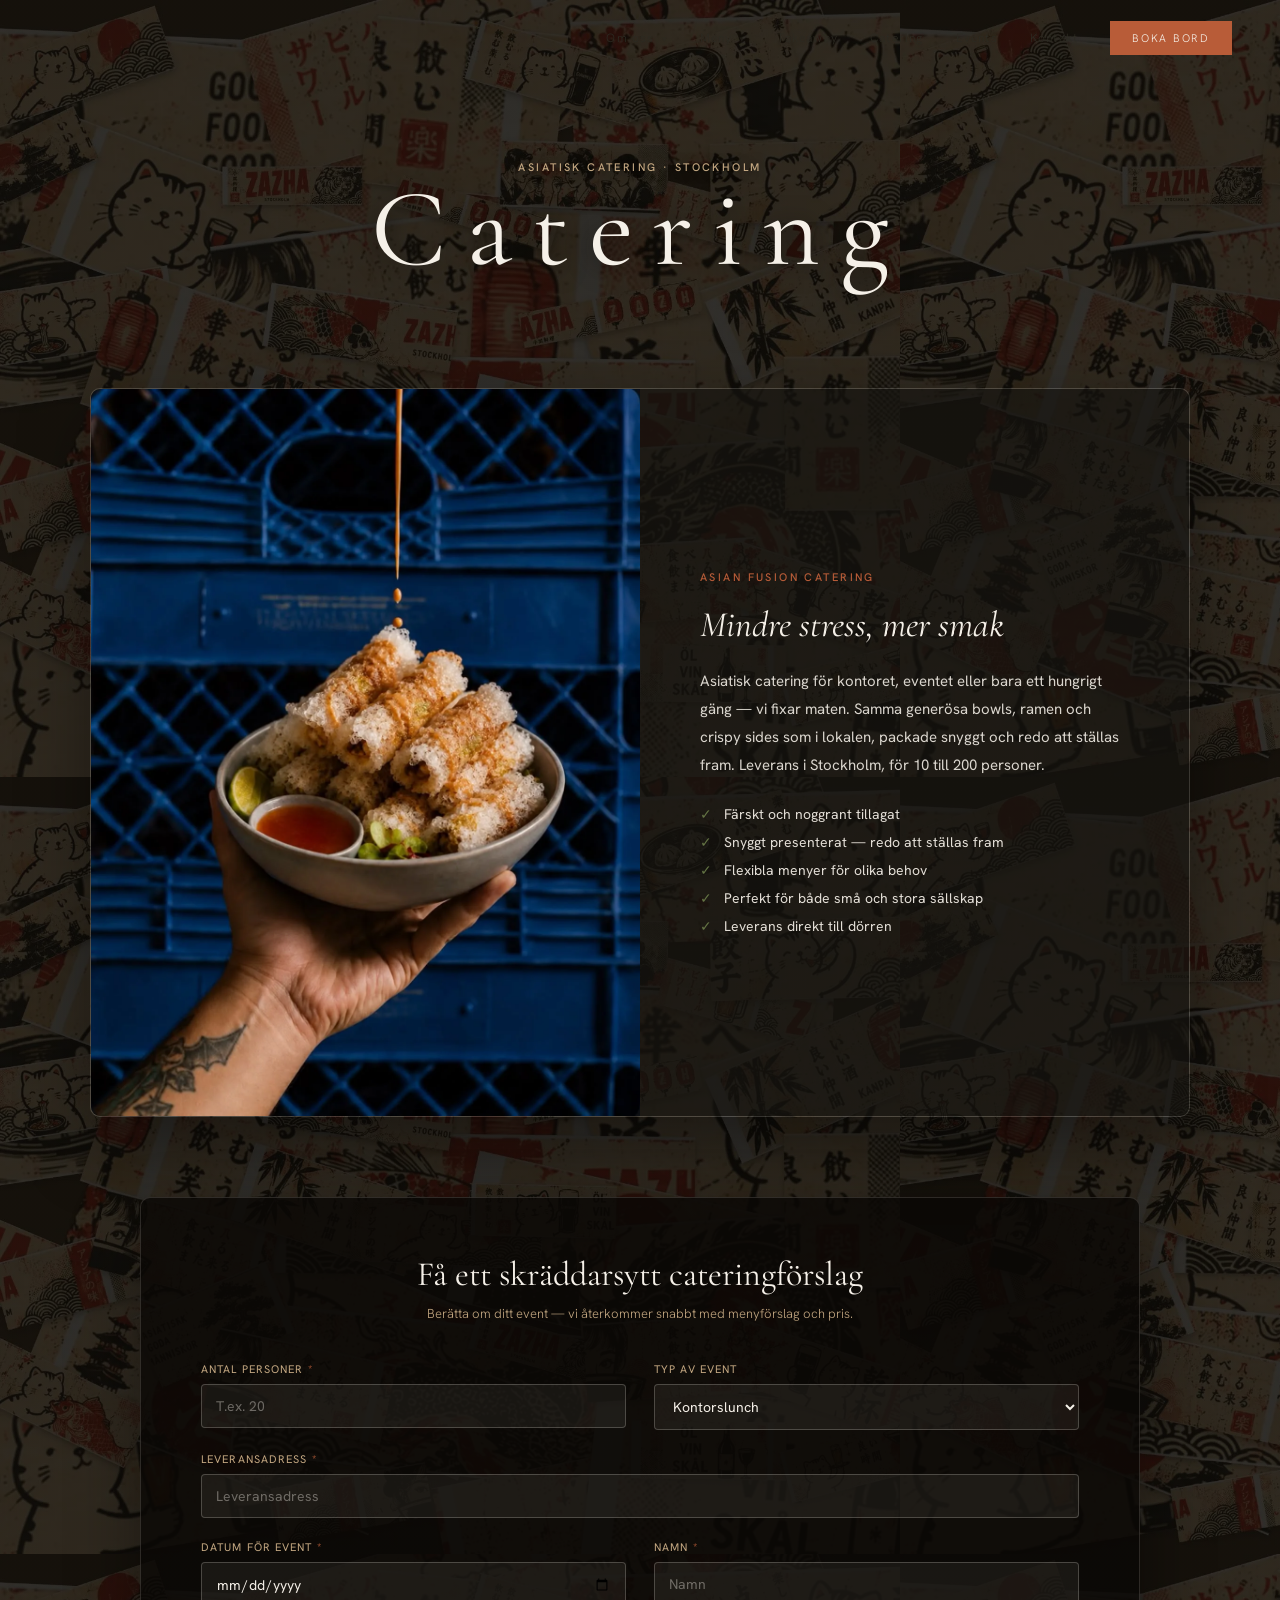
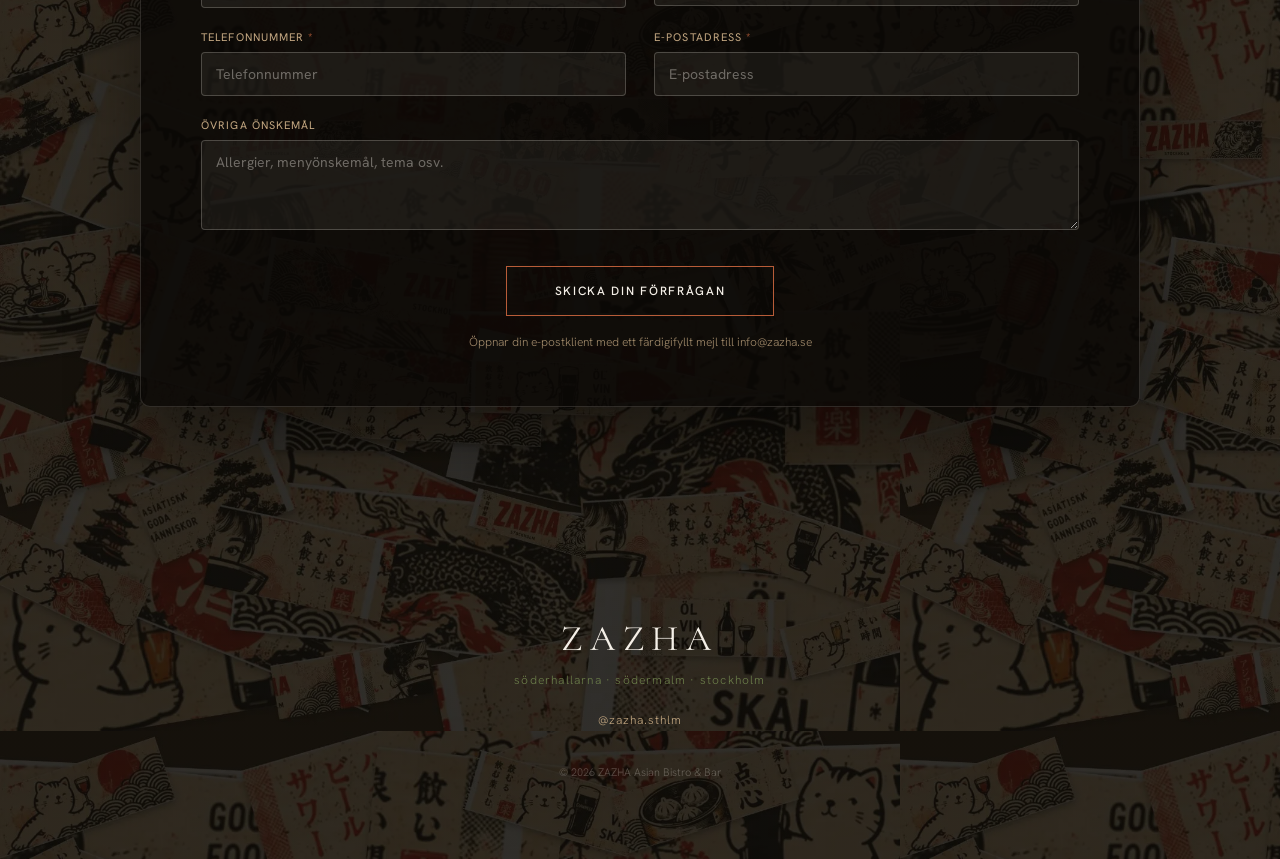
==== catering.html @ bc7d47e5 "Lägg till Takeaway, Catering och ZAZHA in Action som egna sidor Nya undersidor: - takeaway.html: län" ====
<!DOCTYPE html>
<html lang="sv">
<head>
  <meta charset="UTF-8">
  <meta name="viewport" content="width=device-width, initial-scale=1.0">
  <title>Catering · ZAZHA Asian Bistro &amp; Bar · Södermalm</title>
  <link rel="icon" type="image/png" href="/favicon.png">
  <link rel="apple-touch-icon" href="/favicon.png">
  <meta name="description" content="ZAZHA catering för kontor, event och fest — asiatisk comfort food levererat i Stockholm, för 10 till 200 personer. Få ett skräddarsytt förslag.">
  <meta name="keywords" content="zazha catering, asiatisk catering stockholm, catering södermalm, kontorscatering stockholm, eventmat stockholm, asiatisk mat catering">
  <link rel="canonical" href="https://zazha.se/catering.html">
  <link rel="preconnect" href="https://fonts.googleapis.com">
  <link rel="preconnect" href="https://fonts.gstatic.com" crossorigin>
  <link rel="stylesheet" href="https://fonts.googleapis.com/css2?family=Cormorant+Garamond:ital,wght@0,400;1,400&family=Hanken+Grotesk:wght@300;400&display=swap">

  <meta property="og:type"        content="website">
  <meta property="og:url"         content="https://zazha.se/catering.html">
  <meta property="og:title"       content="Catering · ZAZHA Södermalm">
  <meta property="og:description" content="Asiatisk catering för kontor, event eller fest. Leverans i Stockholm, för 10 till 200 personer.">
  <meta property="og:image"       content="https://zazha.se/images/og-image.png">
  <meta property="og:locale"      content="sv_SE">

  <meta name="twitter:card"        content="summary_large_image">
  <meta name="twitter:title"       content="Catering · ZAZHA Södermalm">
  <meta name="twitter:description" content="Asiatisk catering för kontor, event eller fest i Stockholm.">
  <meta name="twitter:image"       content="https://zazha.se/images/og-image.png">

  <style>
    :root {
      --cream:      #F5F0E8;
      --charcoal:   #2C2A22;
      --olive:      #3A4E28;
      --terracotta: #B85C38;
      --sage:       #6B7D4A;
      --sand:       #C4A882;
      --serif: 'Cormorant Garamond', Georgia, serif;
      --sans:  'Hanken Grotesk', system-ui, sans-serif;
    }

    *, *::before, *::after { box-sizing: border-box; margin: 0; padding: 0; }
    html { scroll-behavior: smooth; }
    body {
      font-family: var(--sans); font-weight: 300; color: var(--charcoal);
      background:
        linear-gradient(rgba(16,14,10,0.64), rgba(16,14,10,0.64)),
        url('images/meny-wallpaper.webp');
      background-repeat: no-repeat, repeat;
      background-size: auto, 900px auto;
      -webkit-font-smoothing: antialiased;
    }
    img  { display: block; max-width: 100%; }
    picture { display: contents; }
    :focus-visible { outline: 2px solid var(--terracotta); outline-offset: 3px; }
    a    { text-decoration: none; color: inherit; }

    /* NAVIGATION */
    #nav { position: fixed; top: 0; left: 0; right: 0; z-index: 200; height: 72px; padding: 0 48px; display: flex; align-items: center; justify-content: flex-end; transition: background 0.4s ease, box-shadow 0.4s ease; }
    #nav.scrolled { background: var(--cream); box-shadow: 0 1px 0 rgba(44,42,34,0.10); }
    .nav-links { display: flex; align-items: center; gap: 32px; list-style: none; }
    .nav-links a { font-family: var(--sans); font-weight: 300; font-size: 12px; letter-spacing: 0.10em; color: var(--charcoal); transition: color 0.2s; }
    .nav-links a:hover { color: var(--terracotta); }
    .nav-cta { background: var(--terracotta) !important; color: var(--cream) !important; padding: 10px 22px; font-size: 11px !important; letter-spacing: 0.16em !important; text-transform: uppercase; transition: background 0.2s !important; }
    .nav-cta:hover { background: var(--olive) !important; opacity: 1 !important; }
    .has-dropdown { position: relative; }
    .nav-arrow { display: inline-block; font-size: 9px; margin-left: 3px; opacity: 0.55; transition: transform 0.22s ease; vertical-align: middle; }
    .has-dropdown:hover .nav-arrow { transform: rotate(180deg); }
    .dropdown { position: absolute; top: calc(100% + 16px); left: 50%; transform: translateX(-50%) translateY(-10px); background: var(--cream); border-top: 2px solid var(--terracotta); padding: 6px 0 14px; min-width: 175px; box-shadow: 0 16px 44px rgba(44,42,34,0.13); opacity: 0; pointer-events: none; transition: opacity 0.22s ease, transform 0.22s ease; z-index: 201; }
    .has-dropdown:hover .dropdown, .has-dropdown:focus-within .dropdown { opacity: 1; pointer-events: all; transform: translateX(-50%) translateY(0); }
    .dropdown a { display: block; padding: 9px 22px; font-family: var(--sans); font-weight: 300; font-size: 12px; letter-spacing: 0.08em; color: var(--charcoal); transition: color 0.15s, padding-left 0.18s; }
    .dropdown a:hover { color: var(--terracotta); padding-left: 30px; }
    .nav-hamburger { display: none; flex-direction: column; gap: 5px; background: none; border: none; padding: 6px; cursor: pointer; }
    .nav-hamburger span { display: block; width: 22px; height: 1.5px; background: var(--charcoal); transition: background 0.3s; }

    /* MOBILE MENU */
    #mobile-menu { position: fixed; inset: 0; z-index: 199; background: var(--olive); display: flex; flex-direction: column; align-items: center; justify-content: center; gap: 36px; opacity: 0; pointer-events: none; transition: opacity 0.3s ease; overflow-y: auto; padding: 100px 0 40px; }
    #mobile-menu.open { opacity: 1; pointer-events: all; }
    #mobile-menu a { font-family: var(--serif); font-size: 32px; color: var(--cream); letter-spacing: 0.08em; transition: opacity 0.2s; }
    #mobile-menu a:hover { opacity: 0.6; }
    #menu-close { position: absolute; top: 28px; right: 40px; font-family: var(--sans); font-weight: 300; font-size: 11px; letter-spacing: 0.16em; text-transform: uppercase; color: var(--sand); background: none; border: none; cursor: pointer; }

    /* PAGE HEADER */
    #page-header { padding: 160px 80px 90px; text-align: center; }
    .page-title { font-family: var(--serif); font-weight: 400; font-size: clamp(50px, 9vw, 110px); letter-spacing: 0.18em; color: var(--cream); text-shadow: 0 2px 24px rgba(0,0,0,0.55); line-height: 1; margin-bottom: 14px; }
    .page-sub { font-family: var(--sans); font-weight: 500; font-size: 11px; letter-spacing: 0.22em; text-transform: uppercase; color: var(--sand); text-shadow: 0 1px 12px rgba(0,0,0,0.6); }

    /* INTRO — image + text */
    .cat-intro { padding: 0 80px 80px; }
    .cat-intro-inner {
      max-width: 1100px; margin: 0 auto;
      display: grid; grid-template-columns: 1fr 1fr; align-items: stretch;
      background: rgba(245, 240, 232, 0.05); border: 1px solid rgba(245, 240, 232, 0.12);
      border-radius: 10px; overflow: hidden; box-shadow: 0 30px 70px rgba(0,0,0,0.40);
    }
    .cat-intro-img { position: relative; overflow: hidden; min-height: 460px; }
    .cat-intro-img img { width: 100%; height: 100%; object-fit: cover; display: block; }
    .cat-intro-text { padding: 56px 60px; display: flex; flex-direction: column; justify-content: center; background: rgba(14, 12, 9, 0.62); }
    .cat-eyebrow { font-family: var(--sans); font-weight: 500; font-size: 11px; letter-spacing: 0.22em; text-transform: uppercase; color: var(--terracotta); margin-bottom: 18px; }
    .cat-heading { font-family: var(--serif); font-weight: 400; font-style: italic; font-size: clamp(26px, 2.8vw, 36px); color: var(--cream); margin-bottom: 20px; line-height: 1.3; }
    .cat-body { font-family: var(--sans); font-weight: 400; font-size: 15px; line-height: 1.85; color: var(--cream); opacity: 0.88; margin-bottom: 26px; }
    .cat-perks { list-style: none; display: flex; flex-direction: column; gap: 10px; }
    .cat-perks li { font-family: var(--sans); font-weight: 400; font-size: 14px; color: var(--cream); opacity: 0.92; padding-left: 24px; position: relative; }
    .cat-perks li::before { content: '✓'; position: absolute; left: 0; color: var(--sage); font-weight: 700; }

    /* FORM SECTION */
    #cat-form-section { padding: 0 80px 120px; }
    .cat-form-wrap {
      max-width: 1000px; margin: 0 auto;
      background: rgba(10, 8, 6, 0.82); border: 1px solid rgba(245, 240, 232, 0.14);
      border-radius: 10px; padding: 56px 60px; box-shadow: 0 30px 70px rgba(0,0,0,0.40);
    }
    .cat-form-heading { font-family: var(--serif); font-weight: 400; font-size: clamp(26px, 3vw, 34px); color: var(--cream); text-align: center; margin-bottom: 10px; }
    .cat-form-sub { font-family: var(--sans); font-weight: 300; font-size: 13px; color: var(--sand); text-align: center; margin-bottom: 40px; }
    .cat-form-grid { display: grid; grid-template-columns: 1fr 1fr; gap: 22px 28px; }
    .cat-field { display: flex; flex-direction: column; gap: 8px; }
    .cat-field.full { grid-column: 1 / -1; }
    .cat-field label { font-family: var(--sans); font-weight: 400; font-size: 11px; letter-spacing: 0.1em; text-transform: uppercase; color: var(--sand); }
    .cat-field label .req { color: var(--terracotta); }
    .cat-field input, .cat-field select, .cat-field textarea {
      font-family: var(--sans); font-size: 14px; color: var(--cream);
      background: rgba(245,240,232,0.06); border: 1px solid rgba(245,240,232,0.22);
      border-radius: 4px; padding: 12px 14px; outline: none; transition: border-color 0.2s, background 0.2s;
    }
    .cat-field input::placeholder, .cat-field textarea::placeholder { color: rgba(245,240,232,0.38); }
    .cat-field input:focus, .cat-field select:focus, .cat-field textarea:focus { border-color: var(--terracotta); background: rgba(245,240,232,0.1); }
    .cat-field select { cursor: pointer; }
    .cat-field select option { background: var(--charcoal); color: var(--cream); }
    .cat-field textarea { resize: vertical; min-height: 90px; font-family: var(--sans); }
    .cat-submit-row { text-align: center; margin-top: 36px; }
    .cat-submit {
      display: inline-block; padding: 16px 48px; background: transparent;
      border: 1.5px solid var(--terracotta); color: var(--cream);
      font-family: var(--sans); font-weight: 500; font-size: 12px; letter-spacing: 0.14em; text-transform: uppercase;
      cursor: pointer; transition: background 0.22s, color 0.22s;
    }
    .cat-submit:hover { background: var(--terracotta); }
    .cat-form-note { margin-top: 18px; font-family: var(--sans); font-size: 12px; color: var(--sand); text-align: center; opacity: 0.8; }

    /* FOOTER */
    footer { padding: 90px 40px 80px; text-align: center; }
    .footer-wordmark { font-family: var(--serif); font-weight: 400; font-size: 36px; letter-spacing: 0.22em; color: var(--cream); margin-bottom: 12px; }
    .footer-loc { font-family: var(--sans); font-weight: 300; font-size: 12px; letter-spacing: 0.10em; color: var(--sage); margin-bottom: 20px; }
    .footer-social a { font-family: var(--sans); font-weight: 300; font-size: 12px; letter-spacing: 0.08em; color: var(--sand); transition: color 0.2s; }
    .footer-social a:hover { color: var(--cream); }
    .footer-copy { margin-top: 36px; font-family: var(--sans); font-weight: 300; font-size: 11px; color: var(--cream); opacity: 0.28; }

    /* RESPONSIVE */
    @media (max-width: 900px) {
      .nav-links { display: none; }
      .nav-hamburger { display: flex; }
      #nav { padding: 0 28px; }
      #page-header { padding: 120px 28px 70px; }
      .cat-intro, #cat-form-section { padding-left: 20px; padding-right: 20px; }
      .cat-intro-inner { grid-template-columns: 1fr; }
      .cat-intro-img { min-height: 280px; }
      .cat-intro-text { padding: 40px 32px; }
      .cat-form-wrap { padding: 40px 26px; }
      .cat-form-grid { grid-template-columns: 1fr; }
    }
    @media (max-width: 480px) {
      .page-title { font-size: 48px; }
      body { background-size: auto, 480px auto; }
    }
  </style>
</head>
<body>

  <!-- NAVIGATION -->
  <nav id="nav" role="navigation" aria-label="Huvudmeny">
    <ul class="nav-links">
      <li class="has-dropdown">
        <a href="index.html#concept">Om oss <span class="nav-arrow">▾</span></a>
        <div class="dropdown">
          <a href="index.html#concept">Om oss</a>
          <a href="zazha-in-action.html">ZAZHA in Action</a>
        </div>
      </li>
      <li class="has-dropdown">
        <a href="meny.html">Meny <span class="nav-arrow">▾</span></a>
        <div class="dropdown">
          <a href="meny.html#lunchmeny">Lunchmeny</a>
          <a href="meny.html#middagsmeny">Middagsmeny</a>
          <a href="meny.html#dryckesmeny">Dryckesmeny</a>
          <a href="meny.html#meny-mat">Hela matmenyn</a>
          <a href="meny.html#meny-dryck">Hela dryckesmenyn</a>
          <a href="meny.html#happy-hour">After Work</a>
        </div>
      </li>
      <li><a href="takeaway.html">Takeaway</a></li>
      <li><a href="catering.html">Catering</a></li>
      <li><a href="index.html#events">Events</a></li>
      <li><a href="index.html#hitta-oss">Kontakt</a></li>
      <li><a href="index.html#boka" class="nav-cta">Boka bord</a></li>
    </ul>
    <button class="nav-hamburger" id="hamburger" aria-label="Öppna meny" aria-expanded="false">
      <span></span><span></span><span></span>
    </button>
  </nav>

  <div id="mobile-menu" role="dialog" aria-modal="true" aria-label="Meny">
    <button id="menu-close" aria-label="Stäng meny">stäng ✕</button>
    <a href="index.html#concept">Om oss</a>
    <a href="zazha-in-action.html">ZAZHA in Action</a>
    <a href="meny.html">Meny</a>
    <a href="takeaway.html">Takeaway</a>
    <a href="catering.html">Catering</a>
    <a href="index.html#events">Events</a>
    <a href="index.html#hitta-oss">Kontakt</a>
    <a href="index.html#boka">Boka bord</a>
  </div>

  <!-- PAGE HEADER -->
  <section id="page-header">
    <p class="page-sub">asiatisk catering · stockholm</p>
    <h1 class="page-title">Catering</h1>
  </section>

  <!-- INTRO -->
  <section class="cat-intro">
    <div class="cat-intro-inner">
      <div class="cat-intro-img">
        <picture>
          <source srcset="images/catering.webp" type="image/webp">
          <img src="images/catering.jpg" alt="ZAZHA catering — krispiga rullar serverade i skål" width="1170" height="1550" loading="lazy" decoding="async">
        </picture>
      </div>
      <div class="cat-intro-text">
        <p class="cat-eyebrow">asian fusion catering</p>
        <h2 class="cat-heading">Mindre stress, mer smak</h2>
        <p class="cat-body">
          Asiatisk catering för kontoret, eventet eller bara ett hungrigt gäng — vi fixar maten. Samma generösa bowls, ramen och crispy sides som i lokalen, packade snyggt och redo att ställas fram. Leverans i Stockholm, för 10 till 200 personer.
        </p>
        <ul class="cat-perks">
          <li>Färskt och noggrant tillagat</li>
          <li>Snyggt presenterat — redo att ställas fram</li>
          <li>Flexibla menyer för olika behov</li>
          <li>Perfekt för både små och stora sällskap</li>
          <li>Leverans direkt till dörren</li>
        </ul>
      </div>
    </div>
  </section>

  <!-- FORM -->
  <section id="cat-form-section">
    <div class="cat-form-wrap">
      <h2 class="cat-form-heading">Få ett skräddarsytt catering­förslag</h2>
      <p class="cat-form-sub">Berätta om ditt event — vi återkommer snabbt med menyförslag och pris.</p>

      <form id="cat-form">
        <div class="cat-form-grid">
          <div class="cat-field">
            <label for="cat-antal">Antal personer <span class="req">*</span></label>
            <input type="number" id="cat-antal" name="antal" min="10" max="200" placeholder="T.ex. 20" required>
          </div>
          <div class="cat-field">
            <label for="cat-typ">Typ av event</label>
            <select id="cat-typ" name="typ">
              <option value="Kontorslunch">Kontorslunch</option>
              <option value="Företagsevent">Företagsevent</option>
              <option value="Konferens">Konferens</option>
              <option value="Födelsedag">Födelsedag</option>
              <option value="Privat fest">Privat fest</option>
              <option value="Övrigt">Övrigt</option>
            </select>
          </div>
          <div class="cat-field full">
            <label for="cat-adress">Leveransadress <span class="req">*</span></label>
            <input type="text" id="cat-adress" name="adress" placeholder="Leveransadress" required>
          </div>
          <div class="cat-field">
            <label for="cat-datum">Datum för event <span class="req">*</span></label>
            <input type="date" id="cat-datum" name="datum" required>
          </div>
          <div class="cat-field">
            <label for="cat-namn">Namn <span class="req">*</span></label>
            <input type="text" id="cat-namn" name="namn" placeholder="Namn" required>
          </div>
          <div class="cat-field">
            <label for="cat-tel">Telefonnummer <span class="req">*</span></label>
            <input type="tel" id="cat-tel" name="telefon" placeholder="Telefonnummer" required>
          </div>
          <div class="cat-field">
            <label for="cat-epost">E-postadress <span class="req">*</span></label>
            <input type="email" id="cat-epost" name="epost" placeholder="E-postadress" required>
          </div>
          <div class="cat-field full">
            <label for="cat-ovrigt">Övriga önskemål</label>
            <textarea id="cat-ovrigt" name="ovrigt" placeholder="Allergier, menyönskemål, tema osv."></textarea>
          </div>
        </div>
        <div class="cat-submit-row">
          <button type="submit" class="cat-submit">Skicka din förfrågan</button>
          <p class="cat-form-note">Öppnar din e-postklient med ett färdigifyllt mejl till info@zazha.se</p>
        </div>
      </form>
    </div>
  </section>

  <!-- FOOTER -->
  <footer>
    <div class="footer-wordmark">ZAZHA</div>
    <p class="footer-loc">söderhallarna · södermalm · stockholm</p>
    <div class="footer-social">
      <a href="https://instagram.com/zazha.sthlm" target="_blank" rel="noopener">@zazha.sthlm</a>
    </div>
    <p class="footer-copy">© <span id="footer-year">2026</span> ZAZHA Asian Bistro &amp; Bar</p>
  </footer>

  <script>
    const footerYear = document.getElementById('footer-year');
    if (footerYear) footerYear.textContent = new Date().getFullYear();

    const nav = document.getElementById('nav');
    function updateNav() { nav.classList.toggle('scrolled', window.scrollY > 80); }
    window.addEventListener('scroll', updateNav, { passive: true });
    updateNav();

    const hamburger  = document.getElementById('hamburger');
    const mobileMenu = document.getElementById('mobile-menu');
    const menuClose  = document.getElementById('menu-close');
    hamburger.addEventListener('click', () => { mobileMenu.classList.add('open'); hamburger.setAttribute('aria-expanded', 'true'); document.body.style.overflow = 'hidden'; });
    menuClose.addEventListener('click',  () => { mobileMenu.classList.remove('open'); hamburger.setAttribute('aria-expanded', 'false'); document.body.style.overflow = ''; });
    mobileMenu.querySelectorAll('a').forEach(a => a.addEventListener('click', () => { mobileMenu.classList.remove('open'); document.body.style.overflow = ''; }));
    document.addEventListener('keydown', e => { if (e.key === 'Escape') { mobileMenu.classList.remove('open'); document.body.style.overflow = ''; } });

    // Catering-formulär — bygger ett mailto: med ifyllda uppgifter (statisk sajt, inget backend)
    const catForm = document.getElementById('cat-form');
    catForm.addEventListener('submit', (e) => {
      e.preventDefault();
      const v = (id) => document.getElementById(id).value.trim();
      const subject = `Cateringförfrågan — ${v('cat-namn') || 'Nytt event'}`;
      const body =
`Antal personer: ${v('cat-antal')}
Typ av event: ${v('cat-typ')}
Leveransadress: ${v('cat-adress')}
Datum för event: ${v('cat-datum')}
Namn: ${v('cat-namn')}
Telefonnummer: ${v('cat-tel')}
E-postadress: ${v('cat-epost')}

Övriga önskemål:
${v('cat-ovrigt') || '–'}`;
      window.location.href = `mailto:info@zazha.se?subject=${encodeURIComponent(subject)}&body=${encodeURIComponent(body)}`;
    });
  </script>
</body>
</html>
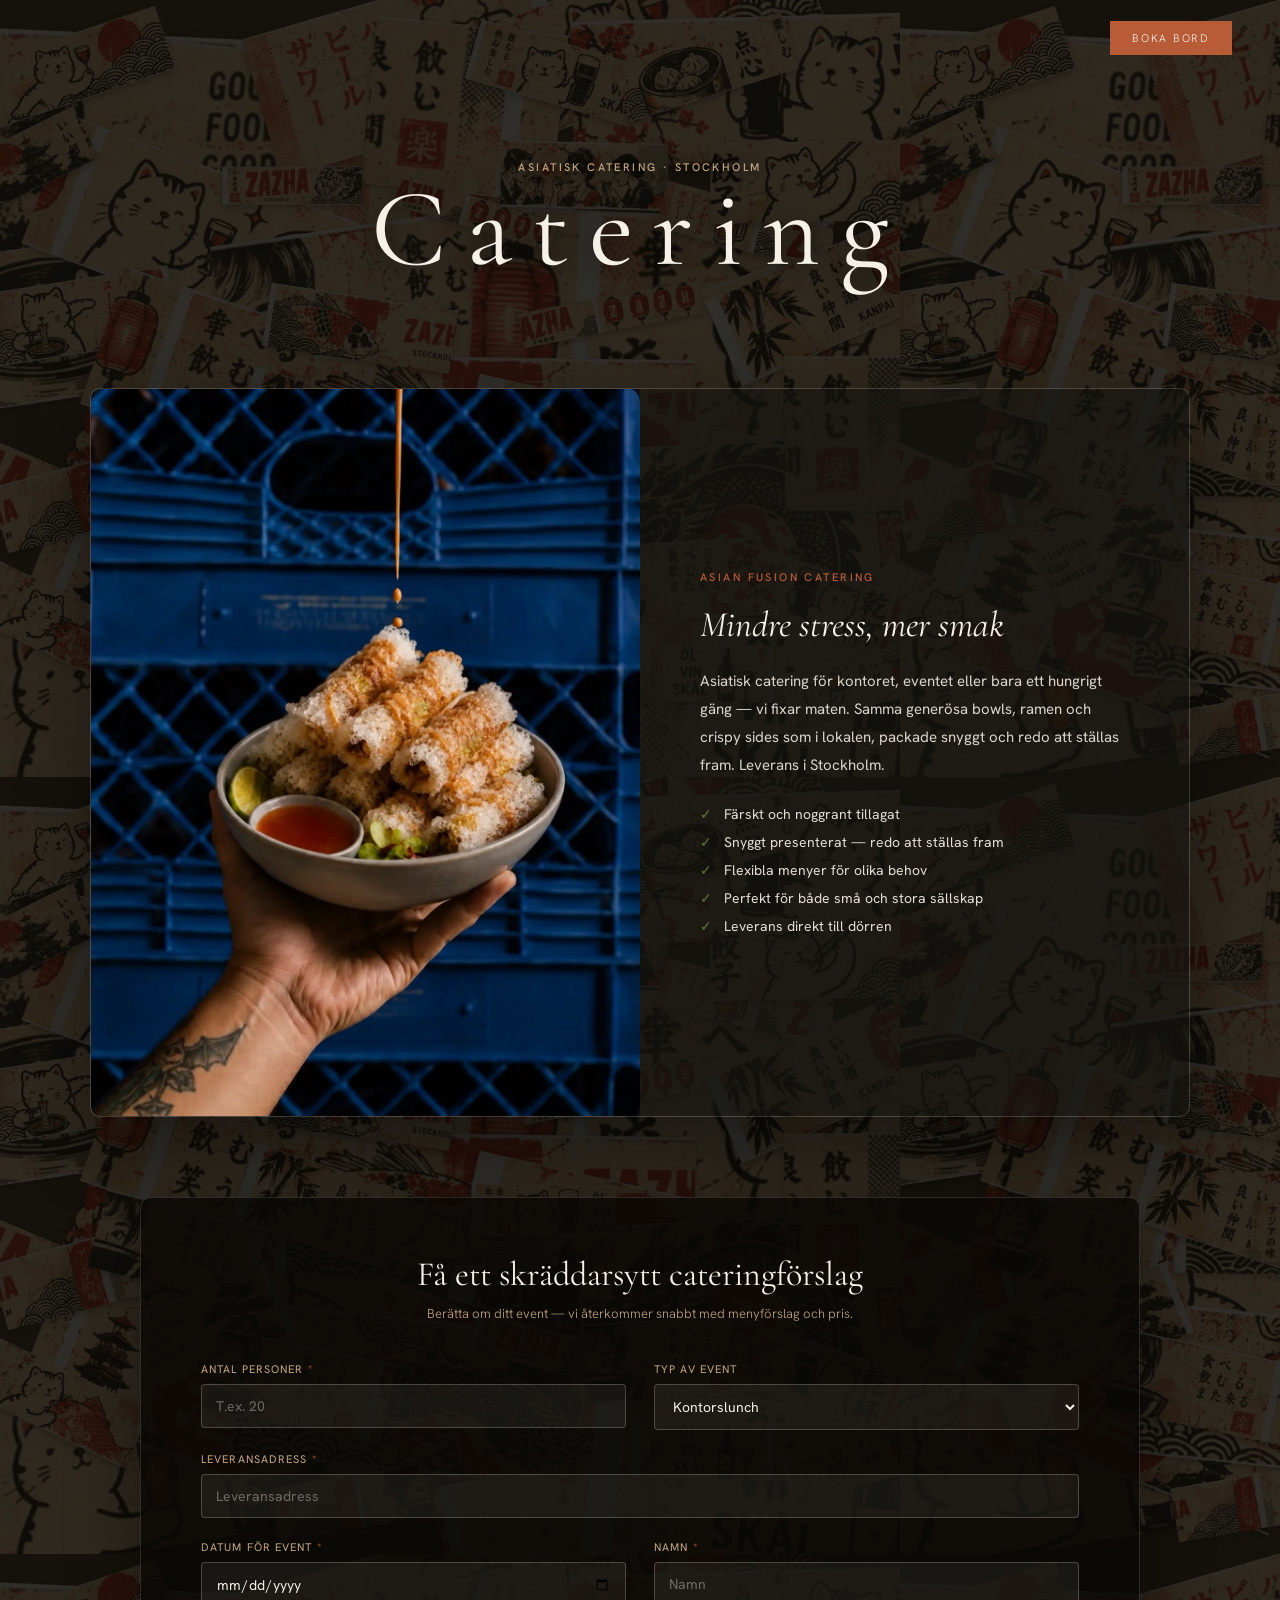
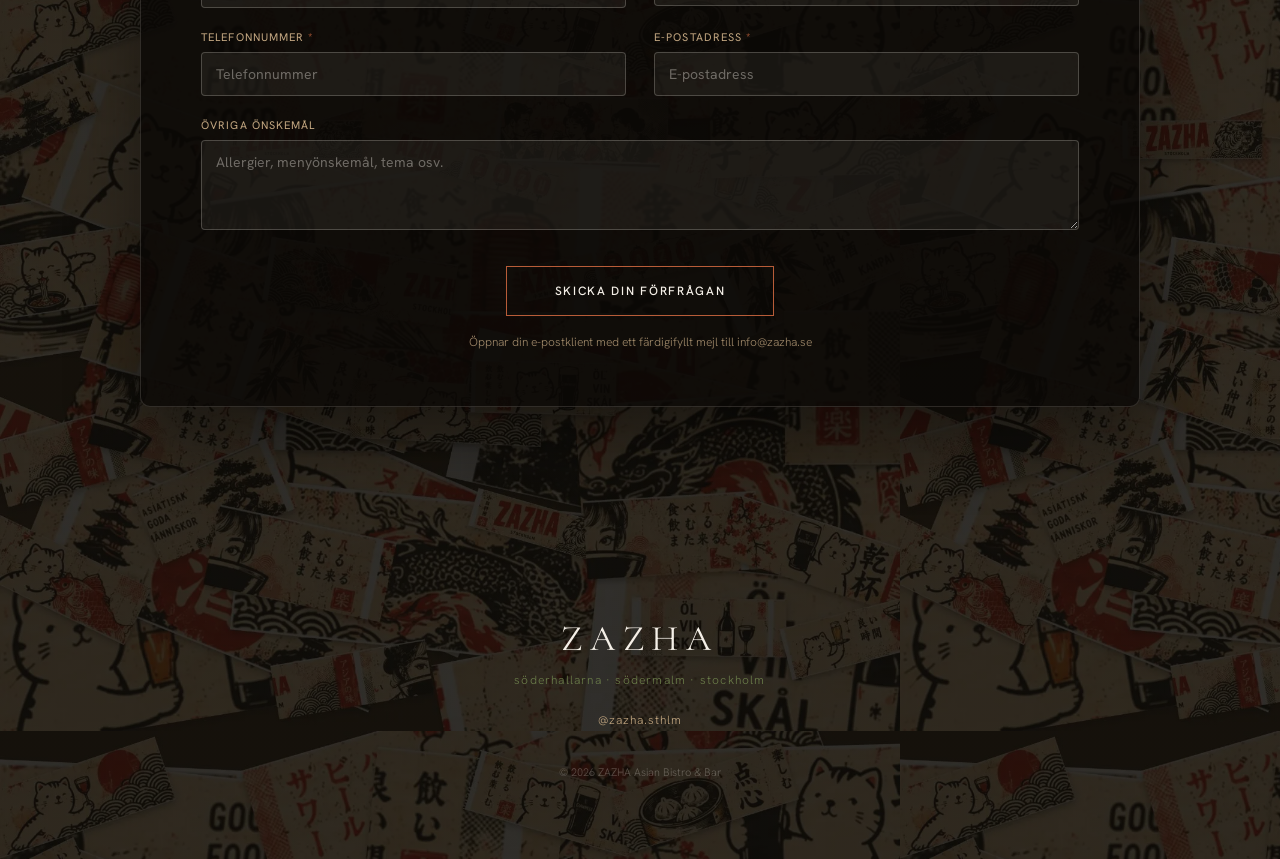
==== commit 39584c8a: "Fixa dropdown-hover, snabbare hero-bildspel och innehållsjusteringar - Fixar en klassisk CSS-bugg dä" ====
--- a/catering.html
+++ b/catering.html
@@ -6,7 +6,7 @@
   <title>Catering · ZAZHA Asian Bistro &amp; Bar · Södermalm</title>
   <link rel="icon" type="image/png" href="/favicon.png">
   <link rel="apple-touch-icon" href="/favicon.png">
-  <meta name="description" content="ZAZHA catering för kontor, event och fest — asiatisk comfort food levererat i Stockholm, för 10 till 200 personer. Få ett skräddarsytt förslag.">
+  <meta name="description" content="ZAZHA catering för kontor, event och fest — asiatisk comfort food levererat i Stockholm. Få ett skräddarsytt förslag.">
   <meta name="keywords" content="zazha catering, asiatisk catering stockholm, catering södermalm, kontorscatering stockholm, eventmat stockholm, asiatisk mat catering">
   <link rel="canonical" href="https://zazha.se/catering.html">
   <link rel="preconnect" href="https://fonts.googleapis.com">
@@ -16,7 +16,7 @@
   <meta property="og:type"        content="website">
   <meta property="og:url"         content="https://zazha.se/catering.html">
   <meta property="og:title"       content="Catering · ZAZHA Södermalm">
-  <meta property="og:description" content="Asiatisk catering för kontor, event eller fest. Leverans i Stockholm, för 10 till 200 personer.">
+  <meta property="og:description" content="Asiatisk catering för kontor, event eller fest. Leverans i Stockholm.">
   <meta property="og:image"       content="https://zazha.se/images/og-image.png">
   <meta property="og:locale"      content="sv_SE">
 
@@ -62,6 +62,7 @@
     .nav-cta { background: var(--terracotta) !important; color: var(--cream) !important; padding: 10px 22px; font-size: 11px !important; letter-spacing: 0.16em !important; text-transform: uppercase; transition: background 0.2s !important; }
     .nav-cta:hover { background: var(--olive) !important; opacity: 1 !important; }
     .has-dropdown { position: relative; }
+    .has-dropdown::after { content: ''; position: absolute; top: 100%; left: 0; right: 0; height: 16px; }
     .nav-arrow { display: inline-block; font-size: 9px; margin-left: 3px; opacity: 0.55; transition: transform 0.22s ease; vertical-align: middle; }
     .has-dropdown:hover .nav-arrow { transform: rotate(180deg); }
     .dropdown { position: absolute; top: calc(100% + 16px); left: 50%; transform: translateX(-50%) translateY(-10px); background: var(--cream); border-top: 2px solid var(--terracotta); padding: 6px 0 14px; min-width: 175px; box-shadow: 0 16px 44px rgba(44,42,34,0.13); opacity: 0; pointer-events: none; transition: opacity 0.22s ease, transform 0.22s ease; z-index: 201; }
@@ -227,7 +228,7 @@
         <p class="cat-eyebrow">asian fusion catering</p>
         <h2 class="cat-heading">Mindre stress, mer smak</h2>
         <p class="cat-body">
-          Asiatisk catering för kontoret, eventet eller bara ett hungrigt gäng — vi fixar maten. Samma generösa bowls, ramen och crispy sides som i lokalen, packade snyggt och redo att ställas fram. Leverans i Stockholm, för 10 till 200 personer.
+          Asiatisk catering för kontoret, eventet eller bara ett hungrigt gäng — vi fixar maten. Samma generösa bowls, ramen och crispy sides som i lokalen, packade snyggt och redo att ställas fram. Leverans i Stockholm.
         </p>
         <ul class="cat-perks">
           <li>Färskt och noggrant tillagat</li>
@@ -250,7 +251,7 @@
         <div class="cat-form-grid">
           <div class="cat-field">
             <label for="cat-antal">Antal personer <span class="req">*</span></label>
-            <input type="number" id="cat-antal" name="antal" min="10" max="200" placeholder="T.ex. 20" required>
+            <input type="number" id="cat-antal" name="antal" min="1" placeholder="T.ex. 20" required>
           </div>
           <div class="cat-field">
             <label for="cat-typ">Typ av event</label>
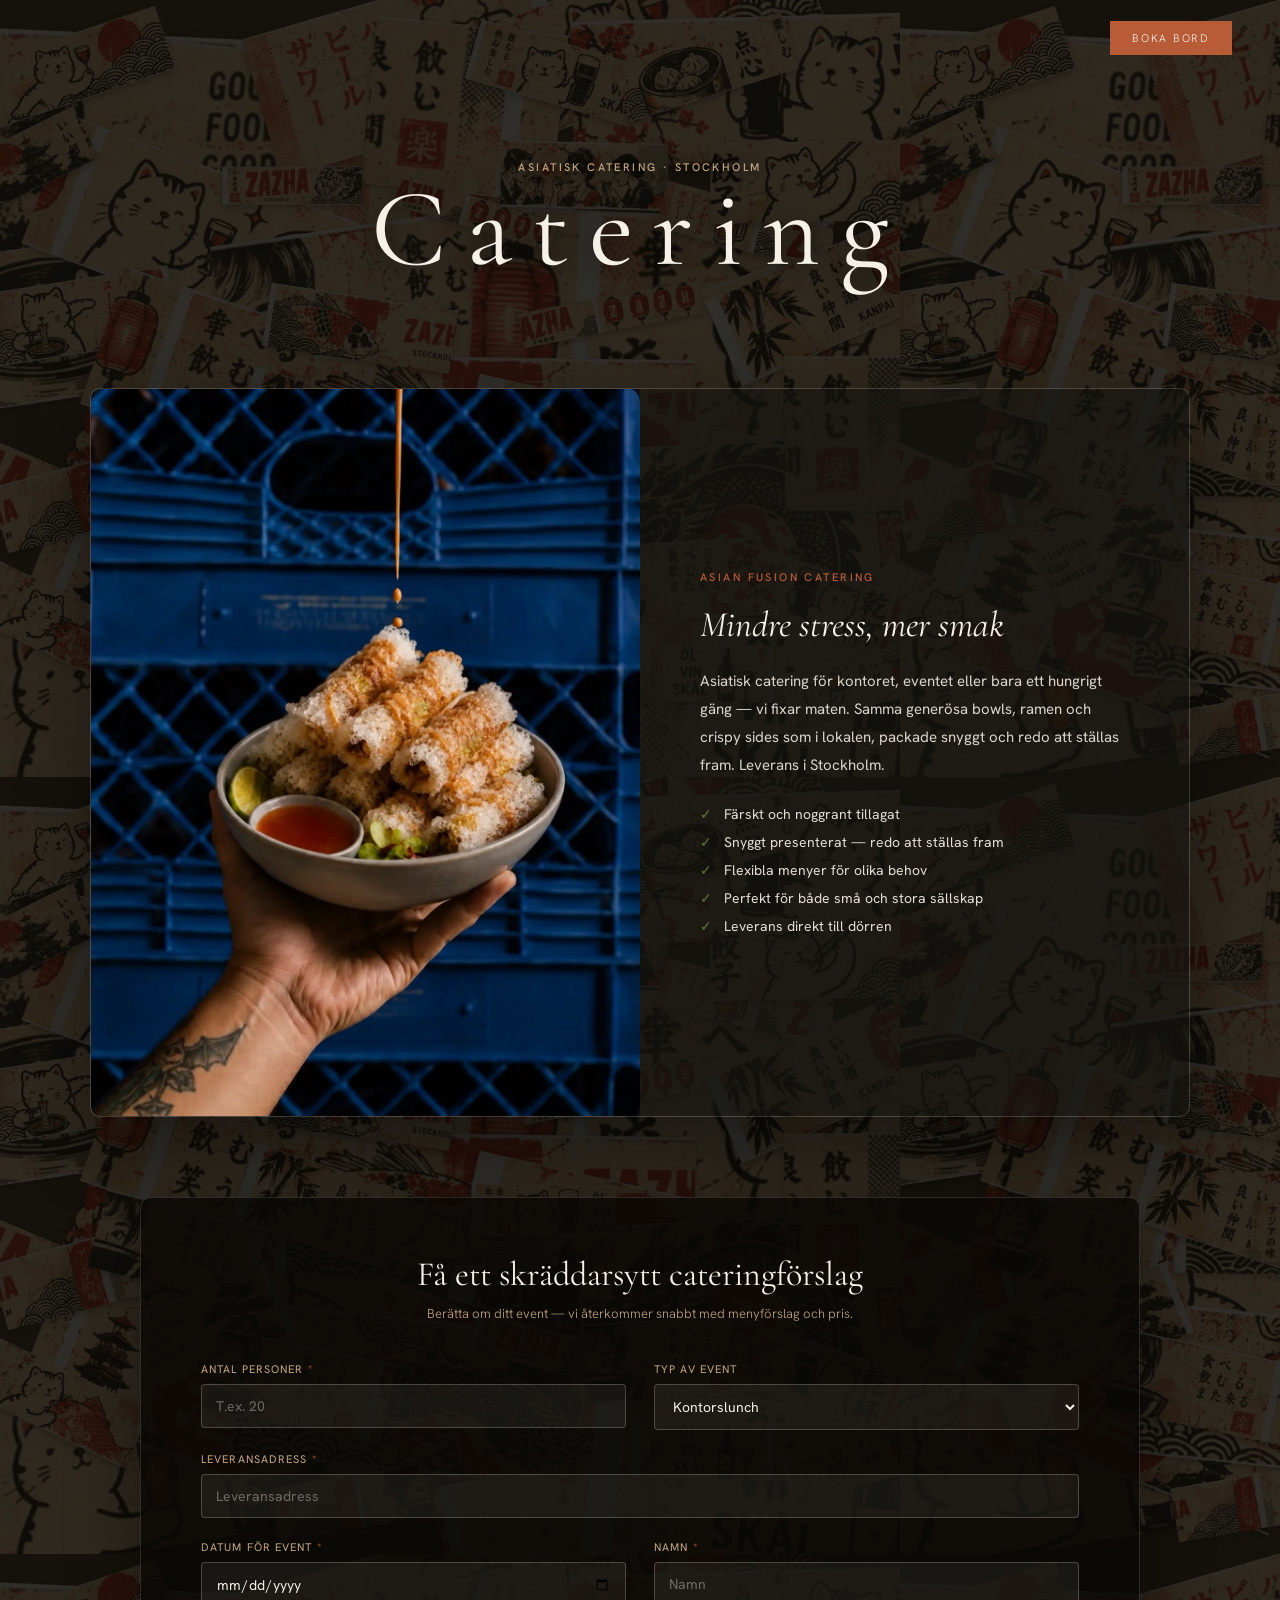
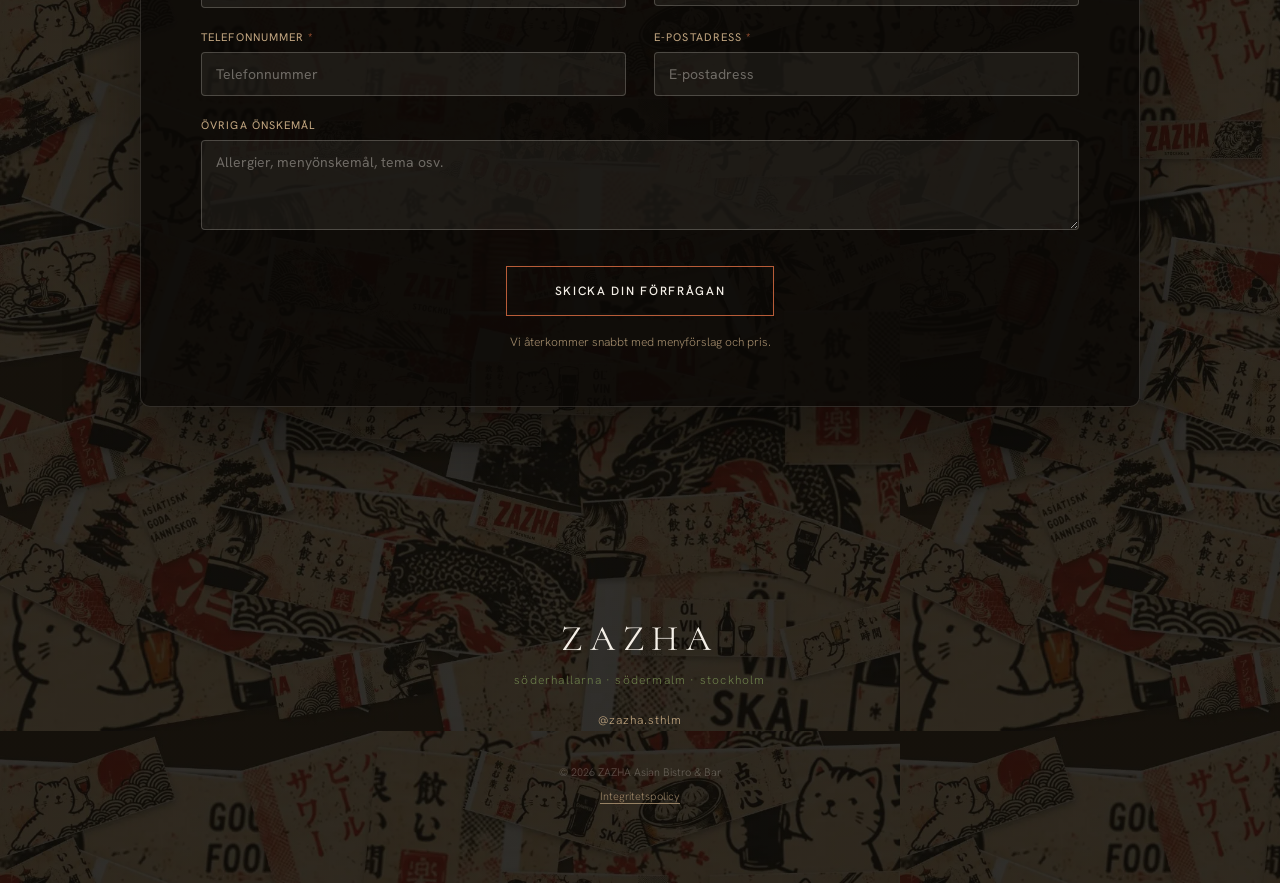
==== commit ac7d7005: "Förbättra sajten: GA4 på alla sidor, komplett sitemap, pålitligt cateringformulär och integritetspol" ====
--- a/catering.html
+++ b/catering.html
@@ -1,6 +1,15 @@
 <!DOCTYPE html>
 <html lang="sv">
 <head>
+  <!-- Google Analytics 4 -->
+  <script async src="https://www.googletagmanager.com/gtag/js?id=G-KSLDCRY60X"></script>
+  <script>
+    window.dataLayer = window.dataLayer || [];
+    function gtag(){dataLayer.push(arguments);}
+    gtag('js', new Date());
+    gtag('config', 'G-KSLDCRY60X');
+  </script>
+
   <meta charset="UTF-8">
   <meta name="viewport" content="width=device-width, initial-scale=1.0">
   <title>Catering · ZAZHA Asian Bistro &amp; Bar · Södermalm</title>
@@ -135,6 +144,10 @@
     }
     .cat-submit:hover { background: var(--terracotta); }
     .cat-form-note { margin-top: 18px; font-family: var(--sans); font-size: 12px; color: var(--sand); text-align: center; opacity: 0.8; }
+    .cat-submit:disabled { opacity: 0.55; cursor: not-allowed; }
+    .cat-form-message { margin-top: 10px; font-family: var(--sans); font-size: 15px; line-height: 1.7; text-align: center; padding: 18px 10px; color: var(--cream); }
+    .cat-form-message.is-success::before { content: '✓ '; color: var(--sage); }
+    .cat-form-message.is-error::before { content: '⚠ '; color: var(--terracotta); }
 
     /* FOOTER */
     footer { padding: 90px 40px 80px; text-align: center; }
@@ -143,6 +156,9 @@
     .footer-social a { font-family: var(--sans); font-weight: 300; font-size: 12px; letter-spacing: 0.08em; color: var(--sand); transition: color 0.2s; }
     .footer-social a:hover { color: var(--cream); }
     .footer-copy { margin-top: 36px; font-family: var(--sans); font-weight: 300; font-size: 11px; color: var(--cream); opacity: 0.28; }
+    .footer-legal { margin-top: 10px; font-family: var(--sans); font-weight: 300; font-size: 11px; color: var(--sand); opacity: 0.7; }
+    .footer-legal a { text-decoration: underline; text-underline-offset: 3px; }
+    .footer-legal a:hover { color: var(--cream); }
 
     /* RESPONSIVE */
     @media (max-width: 900px) {
@@ -248,14 +264,19 @@
       <p class="cat-form-sub">Berätta om ditt event — vi återkommer snabbt med menyförslag och pris.</p>
 
       <form id="cat-form">
+        <input type="hidden" name="access_key" value="e60f95ee-d413-44b7-8ed6-bdee55bba73c">
+        <input type="hidden" name="subject" value="Ny cateringförfrågan">
+        <input type="hidden" name="from_name" value="ZAZHA Catering-formuläret">
+        <input type="checkbox" name="botcheck" class="cat-honeypot" style="position:absolute;left:-9999px;opacity:0;" tabindex="-1" autocomplete="off">
+
         <div class="cat-form-grid">
           <div class="cat-field">
             <label for="cat-antal">Antal personer <span class="req">*</span></label>
-            <input type="number" id="cat-antal" name="antal" min="1" placeholder="T.ex. 20" required>
+            <input type="number" id="cat-antal" name="Antal personer" min="1" placeholder="T.ex. 20" required>
           </div>
           <div class="cat-field">
             <label for="cat-typ">Typ av event</label>
-            <select id="cat-typ" name="typ">
+            <select id="cat-typ" name="Typ av event">
               <option value="Kontorslunch">Kontorslunch</option>
               <option value="Företagsevent">Företagsevent</option>
               <option value="Konferens">Konferens</option>
@@ -266,34 +287,36 @@
           </div>
           <div class="cat-field full">
             <label for="cat-adress">Leveransadress <span class="req">*</span></label>
-            <input type="text" id="cat-adress" name="adress" placeholder="Leveransadress" required>
+            <input type="text" id="cat-adress" name="Leveransadress" placeholder="Leveransadress" required>
           </div>
           <div class="cat-field">
             <label for="cat-datum">Datum för event <span class="req">*</span></label>
-            <input type="date" id="cat-datum" name="datum" required>
+            <input type="date" id="cat-datum" name="Datum för event" required>
           </div>
           <div class="cat-field">
             <label for="cat-namn">Namn <span class="req">*</span></label>
-            <input type="text" id="cat-namn" name="namn" placeholder="Namn" required>
+            <input type="text" id="cat-namn" name="Namn" placeholder="Namn" required>
           </div>
           <div class="cat-field">
             <label for="cat-tel">Telefonnummer <span class="req">*</span></label>
-            <input type="tel" id="cat-tel" name="telefon" placeholder="Telefonnummer" required>
+            <input type="tel" id="cat-tel" name="Telefonnummer" placeholder="Telefonnummer" required>
           </div>
           <div class="cat-field">
             <label for="cat-epost">E-postadress <span class="req">*</span></label>
-            <input type="email" id="cat-epost" name="epost" placeholder="E-postadress" required>
+            <input type="email" id="cat-epost" name="email" placeholder="E-postadress" required>
           </div>
           <div class="cat-field full">
             <label for="cat-ovrigt">Övriga önskemål</label>
-            <textarea id="cat-ovrigt" name="ovrigt" placeholder="Allergier, menyönskemål, tema osv."></textarea>
+            <textarea id="cat-ovrigt" name="Övriga önskemål" placeholder="Allergier, menyönskemål, tema osv."></textarea>
           </div>
         </div>
         <div class="cat-submit-row">
           <button type="submit" class="cat-submit">Skicka din förfrågan</button>
-          <p class="cat-form-note">Öppnar din e-postklient med ett färdigifyllt mejl till info@zazha.se</p>
+          <p class="cat-form-note">Vi återkommer snabbt med menyförslag och pris.</p>
         </div>
       </form>
+
+      <p class="cat-form-message" id="cat-form-message" hidden></p>
     </div>
   </section>
 
@@ -305,6 +328,7 @@
       <a href="https://instagram.com/zazha.sthlm" target="_blank" rel="noopener">@zazha.sthlm</a>
     </div>
     <p class="footer-copy">© <span id="footer-year">2026</span> ZAZHA Asian Bistro &amp; Bar</p>
+    <p class="footer-legal"><a href="integritetspolicy.html">Integritetspolicy</a></p>
   </footer>
 
   <script>
@@ -324,24 +348,44 @@
     mobileMenu.querySelectorAll('a').forEach(a => a.addEventListener('click', () => { mobileMenu.classList.remove('open'); document.body.style.overflow = ''; }));
     document.addEventListener('keydown', e => { if (e.key === 'Escape') { mobileMenu.classList.remove('open'); document.body.style.overflow = ''; } });
 
-    // Catering-formulär — bygger ett mailto: med ifyllda uppgifter (statisk sajt, inget backend)
+    // Catering-formulär — skickas via Web3Forms (statisk sajt, inget eget backend)
     const catForm = document.getElementById('cat-form');
-    catForm.addEventListener('submit', (e) => {
+    const catMsg  = document.getElementById('cat-form-message');
+    const catBtn  = catForm.querySelector('.cat-submit');
+
+    catForm.addEventListener('submit', async (e) => {
       e.preventDefault();
-      const v = (id) => document.getElementById(id).value.trim();
-      const subject = `Cateringförfrågan — ${v('cat-namn') || 'Nytt event'}`;
-      const body =
-`Antal personer: ${v('cat-antal')}
-Typ av event: ${v('cat-typ')}
-Leveransadress: ${v('cat-adress')}
-Datum för event: ${v('cat-datum')}
-Namn: ${v('cat-namn')}
-Telefonnummer: ${v('cat-tel')}
-E-postadress: ${v('cat-epost')}
-
-Övriga önskemål:
-${v('cat-ovrigt') || '–'}`;
-      window.location.href = `mailto:info@zazha.se?subject=${encodeURIComponent(subject)}&body=${encodeURIComponent(body)}`;
+
+      if (catForm.botcheck && catForm.botcheck.checked) return;
+
+      catBtn.disabled = true;
+      catBtn.textContent = 'Skickar...';
+      catMsg.hidden = true;
+      catMsg.className = 'cat-form-message';
+
+      try {
+        const res = await fetch('https://api.web3forms.com/submit', {
+          method: 'POST',
+          headers: { 'Accept': 'application/json' },
+          body: new FormData(catForm)
+        });
+        const data = await res.json();
+
+        if (data.success) {
+          catForm.hidden = true;
+          catMsg.textContent = 'Tack! Din cateringförfrågan är mottagen — vi återkommer snabbt med menyförslag och pris.';
+          catMsg.classList.add('is-success');
+          catMsg.hidden = false;
+        } else {
+          throw new Error(data.message || 'Något gick fel');
+        }
+      } catch (err) {
+        catMsg.textContent = 'Något gick fel när formuläret skickades. Testa igen, eller mejla oss direkt på info@zazha.se.';
+        catMsg.classList.add('is-error');
+        catMsg.hidden = false;
+        catBtn.disabled = false;
+        catBtn.textContent = 'Skicka din förfrågan';
+      }
     });
   </script>
 </body>
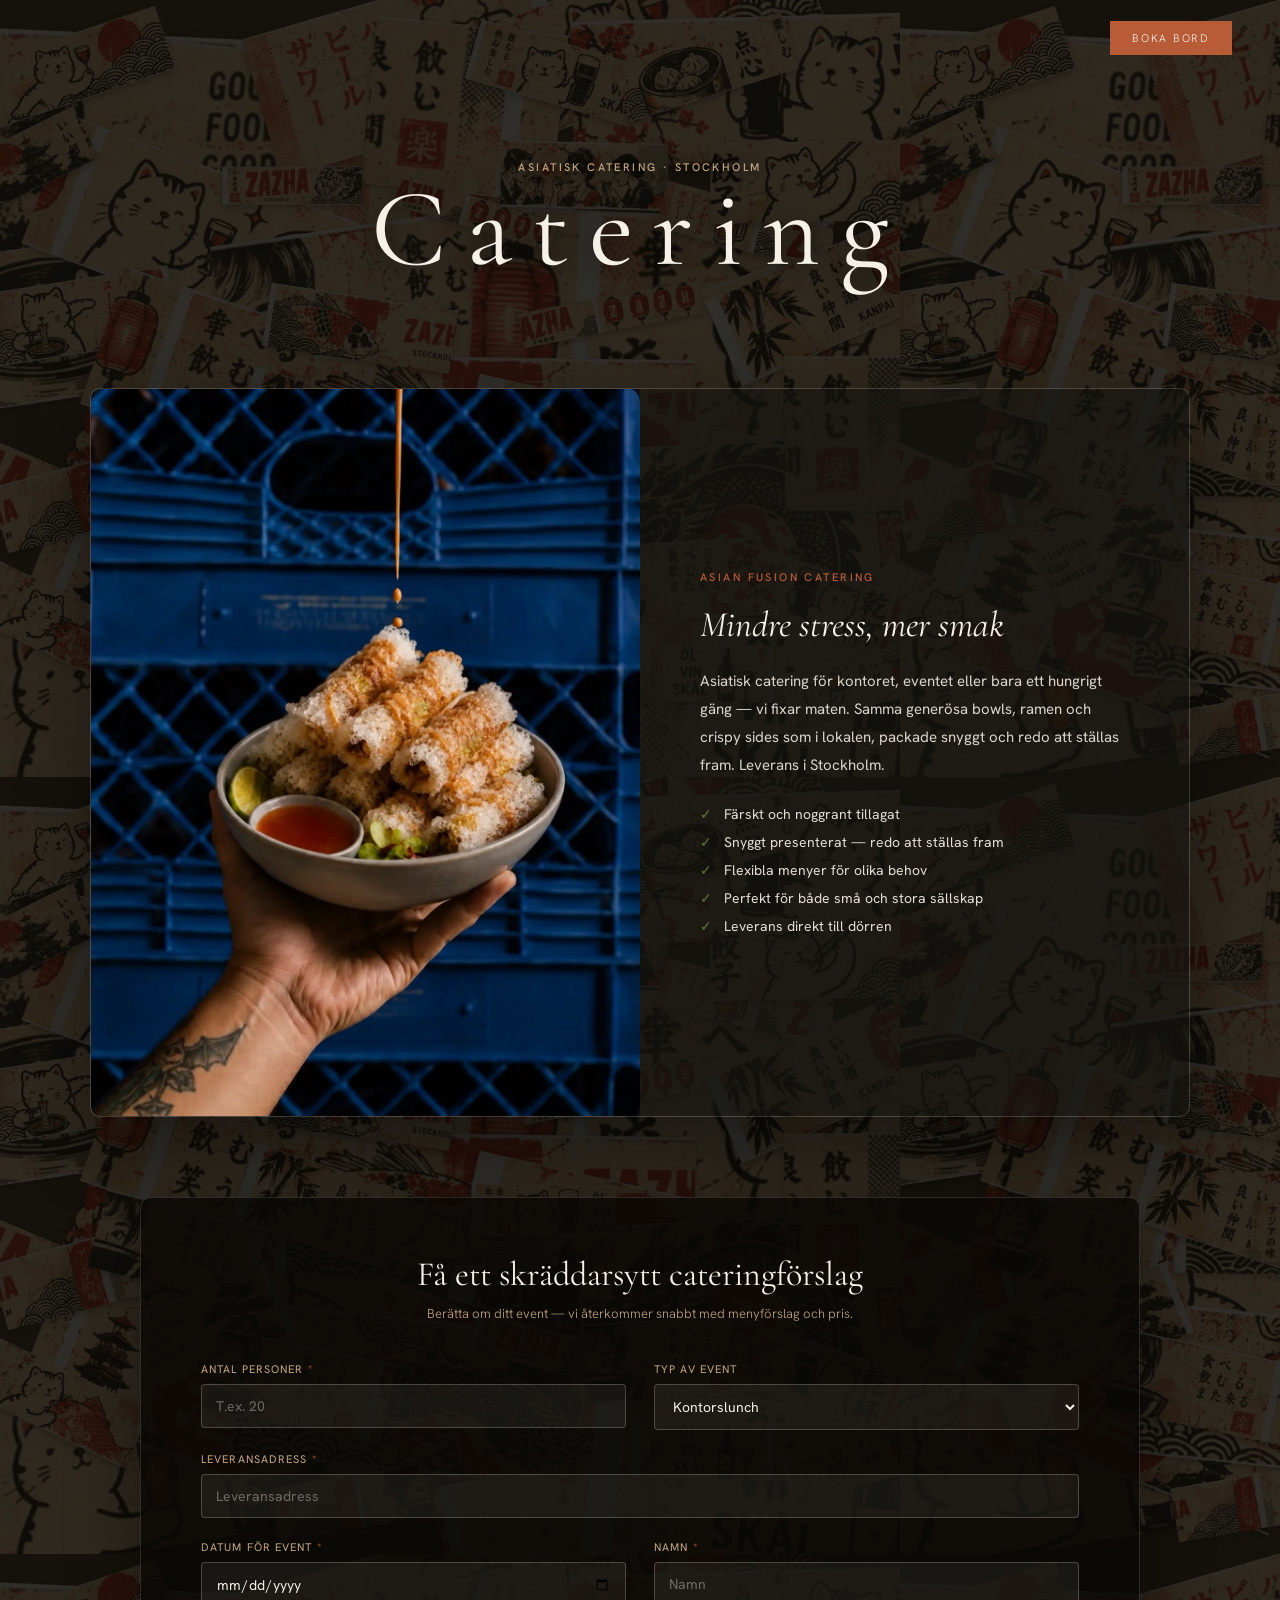
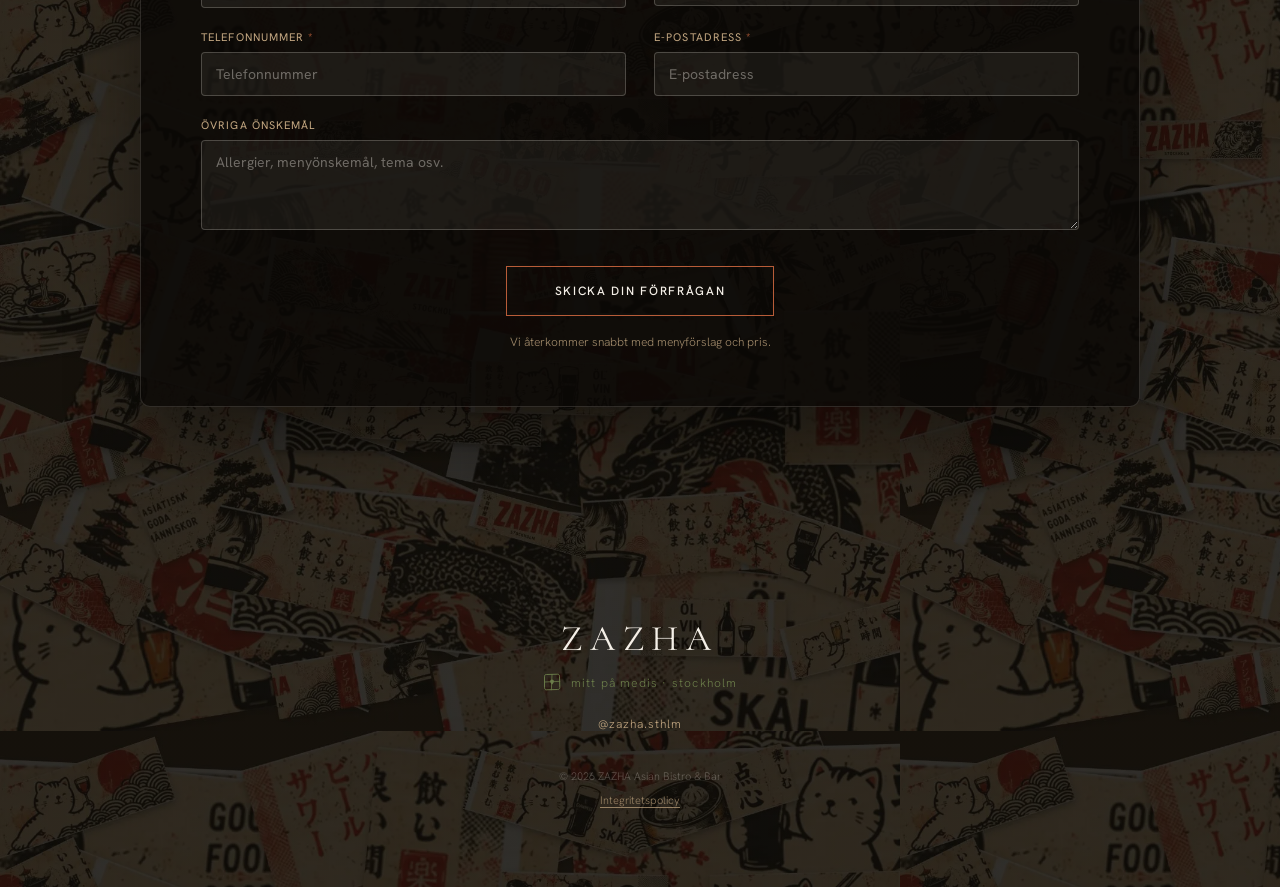
==== commit c938cb67: "Byt platsetiketten i sidfoten till Mitt på Medis + tecknad minikarta-ikon Co-Authored-By: Claude Son" ====
--- a/catering.html
+++ b/catering.html
@@ -153,6 +153,7 @@
     footer { padding: 90px 40px 80px; text-align: center; }
     .footer-wordmark { font-family: var(--serif); font-weight: 400; font-size: 36px; letter-spacing: 0.22em; color: var(--cream); margin-bottom: 12px; }
     .footer-loc { font-family: var(--sans); font-weight: 300; font-size: 12px; letter-spacing: 0.10em; color: var(--sage); margin-bottom: 20px; }
+    .footer-map-icon { vertical-align: -5px; margin-right: 4px; }
     .footer-social a { font-family: var(--sans); font-weight: 300; font-size: 12px; letter-spacing: 0.08em; color: var(--sand); transition: color 0.2s; }
     .footer-social a:hover { color: var(--cream); }
     .footer-copy { margin-top: 36px; font-family: var(--sans); font-weight: 300; font-size: 11px; color: var(--cream); opacity: 0.28; }
@@ -323,7 +324,7 @@
   <!-- FOOTER -->
   <footer>
     <div class="footer-wordmark">ZAZHA</div>
-    <p class="footer-loc">söderhallarna · södermalm · stockholm</p>
+    <p class="footer-loc"><svg class="footer-map-icon" viewBox="0 0 64 64" width="20" height="20" fill="none" aria-hidden="true"><path d="M8 14 C8 10, 10 8, 14 8 L50 7 C54 7, 56 10, 56 14 L57 50 C57 54, 54 56, 50 56 L14 57 C10 57, 8 54, 8 50 Z" stroke="currentColor" stroke-width="3" stroke-linecap="round" stroke-linejoin="round"/><path d="M8 32 L57 30" stroke="currentColor" stroke-width="2.5" stroke-linecap="round"/><path d="M32 8 L30 57" stroke="currentColor" stroke-width="2.5" stroke-linecap="round"/><path d="M32 24 C28 24 26 27 26 30 C26 34 32 40 32 40 C32 40 38 34 38 30 C38 27 36 24 32 24 Z" fill="currentColor"/></svg> mitt på medis · stockholm</p>
     <div class="footer-social">
       <a href="https://instagram.com/zazha.sthlm" target="_blank" rel="noopener">@zazha.sthlm</a>
     </div>
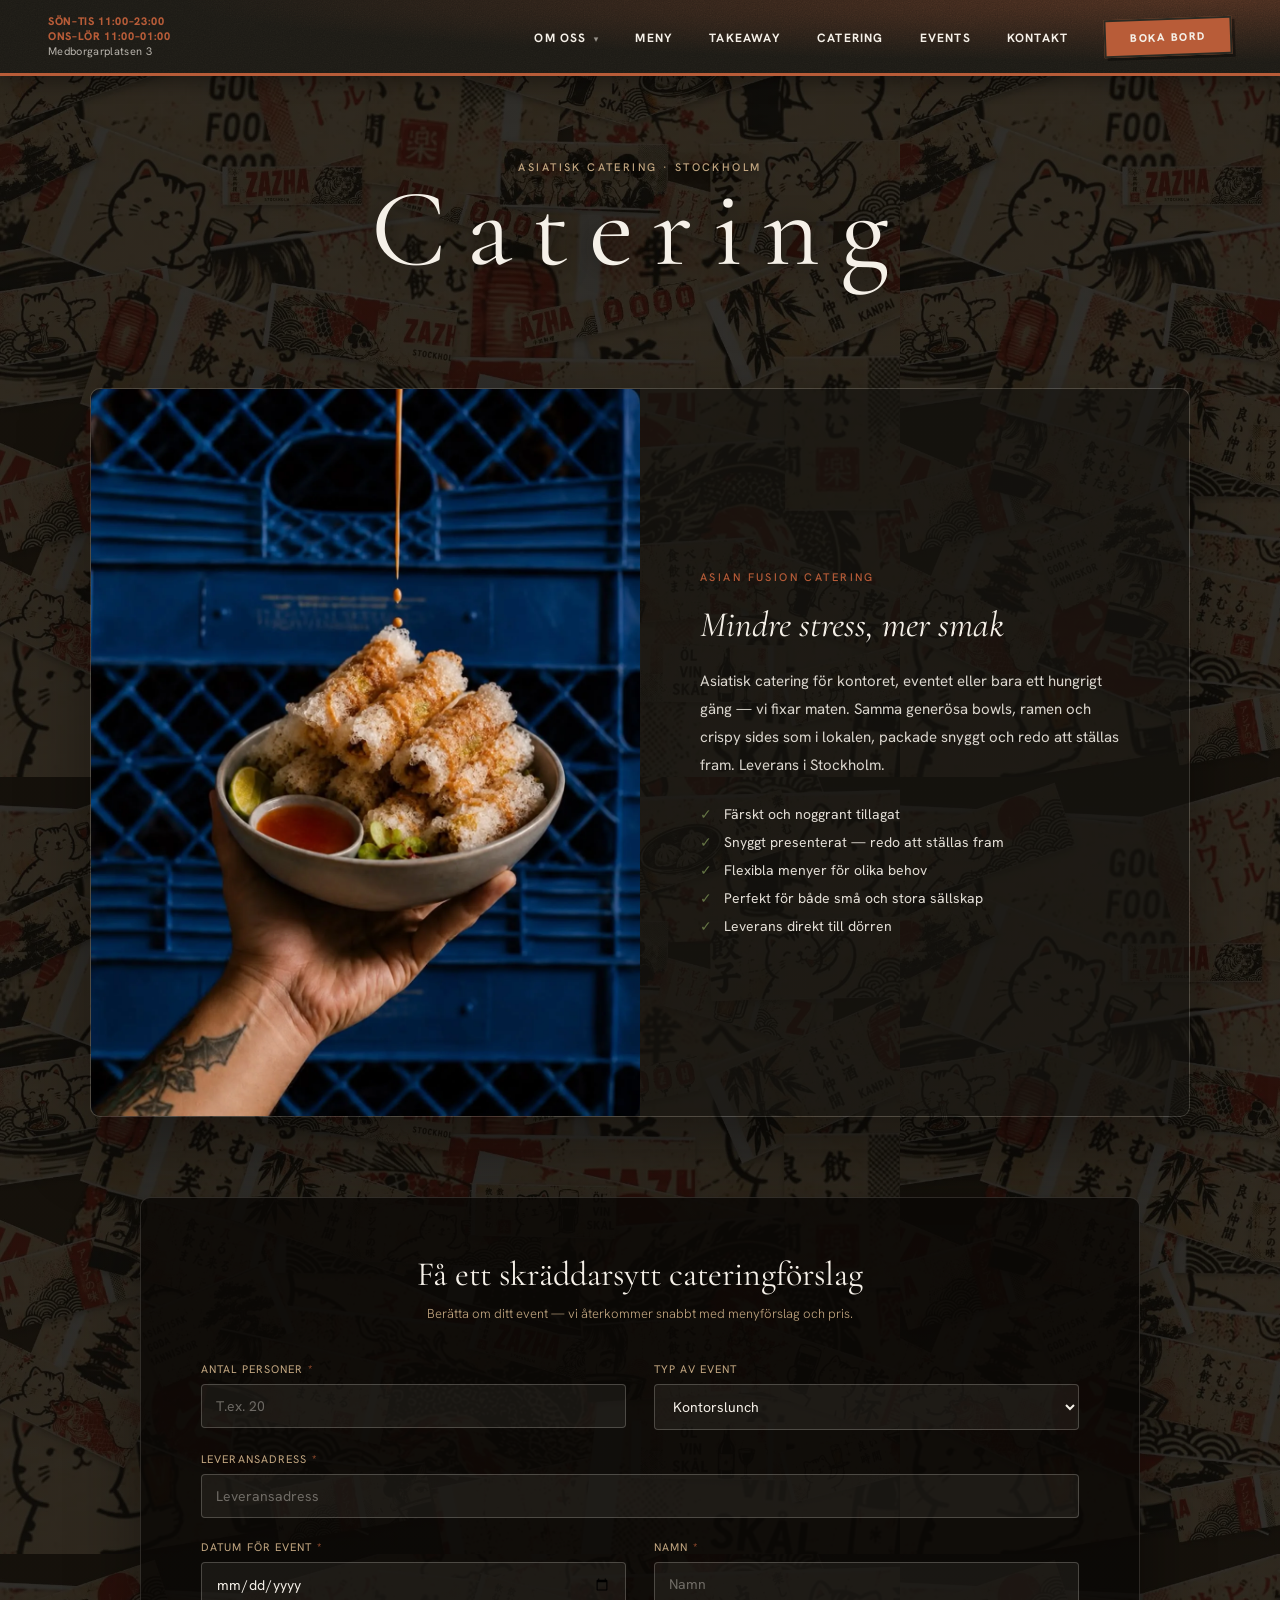
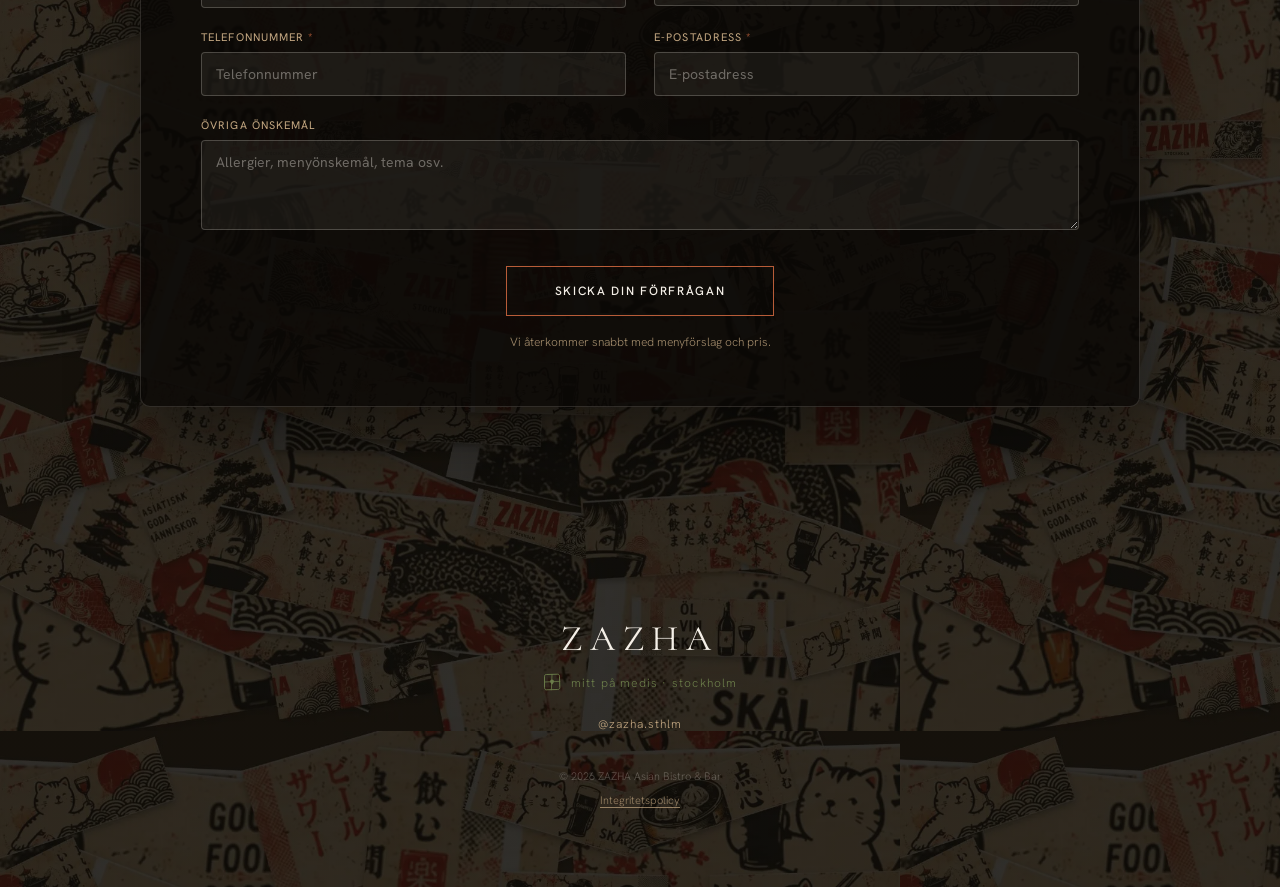
==== commit a3305f72: "Samma sidhuvud och hamburgermeny på alla undersidor - Ny site-nav.css med startsidans header och mob" ====
--- a/catering.html
+++ b/catering.html
@@ -13,14 +13,15 @@
   <meta charset="UTF-8">
   <meta name="viewport" content="width=device-width, initial-scale=1.0">
   <title>Catering · ZAZHA Asian Bistro &amp; Bar · Södermalm</title>
-  <link rel="icon" type="image/png" href="/favicon.png">
-  <link rel="apple-touch-icon" href="/favicon.png">
+  <link rel="icon" href="/favicon.ico" sizes="48x48">
+  <link rel="icon" type="image/png" sizes="192x192" href="/favicon.png">
+  <link rel="apple-touch-icon" sizes="180x180" href="/apple-touch-icon.png">
   <meta name="description" content="ZAZHA catering för kontor, event och fest — asiatisk comfort food levererat i Stockholm. Få ett skräddarsytt förslag.">
   <meta name="keywords" content="zazha catering, asiatisk catering stockholm, catering södermalm, kontorscatering stockholm, eventmat stockholm, asiatisk mat catering">
   <link rel="canonical" href="https://zazha.se/catering.html">
   <link rel="preconnect" href="https://fonts.googleapis.com">
   <link rel="preconnect" href="https://fonts.gstatic.com" crossorigin>
-  <link rel="stylesheet" href="https://fonts.googleapis.com/css2?family=Cormorant+Garamond:ital,wght@0,400;1,400&family=Hanken+Grotesk:wght@300;400&display=swap">
+  <link rel="stylesheet" href="https://fonts.googleapis.com/css2?family=Cormorant+Garamond:ital,wght@0,400;1,400&family=Hanken+Grotesk:wght@300;400;700;800&display=swap">
 
   <meta property="og:type"        content="website">
   <meta property="og:url"         content="https://zazha.se/catering.html">
@@ -179,11 +180,17 @@
       body { background-size: auto, 480px auto; }
     }
   </style>
+  <link rel="stylesheet" href="site-nav.css">
 </head>
 <body>
 
   <!-- NAVIGATION -->
   <nav id="nav" role="navigation" aria-label="Huvudmeny">
+    <div class="nav-info">
+      <span class="nav-info-hours">Sön–Tis 11:00–23:00</span>
+      <span class="nav-info-hours">Ons–Lör 11:00–01:00</span>
+      <span class="nav-info-address">Medborgarplatsen 3</span>
+    </div>
     <ul class="nav-links">
       <li class="has-dropdown">
         <a href="index.html#concept">Om oss <span class="nav-arrow">▾</span></a>
@@ -192,23 +199,14 @@
           <a href="zazha-in-action.html">ZAZHA in Action</a>
         </div>
       </li>
-      <li class="has-dropdown">
-        <a href="meny.html">Meny <span class="nav-arrow">▾</span></a>
-        <div class="dropdown">
-          <a href="meny.html#lunchmeny">Lunchmeny</a>
-          <a href="meny.html#middagsmeny">Middagsmeny</a>
-          <a href="meny.html#dryckesmeny">Dryckesmeny</a>
-          <a href="meny.html#meny-mat">Hela matmenyn</a>
-          <a href="meny.html#meny-dryck">Hela dryckesmenyn</a>
-          <a href="meny.html#happy-hour">After Work</a>
-        </div>
-      </li>
+      <li><a href="meny.html">Meny</a></li>
       <li><a href="takeaway.html">Takeaway</a></li>
       <li><a href="catering.html">Catering</a></li>
       <li><a href="index.html#events">Events</a></li>
       <li><a href="index.html#hitta-oss">Kontakt</a></li>
       <li><a href="index.html#boka" class="nav-cta">Boka bord</a></li>
     </ul>
+
     <button class="nav-hamburger" id="hamburger" aria-label="Öppna meny" aria-expanded="false">
       <span></span><span></span><span></span>
     </button>
@@ -224,6 +222,13 @@
     <a href="index.html#events">Events</a>
     <a href="index.html#hitta-oss">Kontakt</a>
     <a href="index.html#boka">Boka bord</a>
+    <div class="mobile-menu-info">
+      <div class="mobile-menu-hours">
+        <span class="mobile-menu-hours-item"><span class="mobile-menu-hours-label">Sön–Tis</span><span class="mobile-menu-hours-time">11:00–23:00</span></span>
+        <span class="mobile-menu-hours-item"><span class="mobile-menu-hours-label">Ons–Lör</span><span class="mobile-menu-hours-time">11:00–01:00</span></span>
+      </div>
+      <p class="mobile-menu-address"><svg class="footer-map-icon" viewBox="0 0 64 64" width="16" height="16" fill="none" aria-hidden="true"><path d="M8 14 C8 10, 10 8, 14 8 L50 7 C54 7, 56 10, 56 14 L57 50 C57 54, 54 56, 50 56 L14 57 C10 57, 8 54, 8 50 Z" stroke="currentColor" stroke-width="3" stroke-linecap="round" stroke-linejoin="round"/><path d="M8 32 L57 30" stroke="currentColor" stroke-width="2.5" stroke-linecap="round"/><path d="M32 8 L30 57" stroke="currentColor" stroke-width="2.5" stroke-linecap="round"/><path d="M32 24 C28 24 26 27 26 30 C26 34 32 40 32 40 C32 40 38 34 38 30 C38 27 36 24 32 24 Z" fill="currentColor"/></svg> Medborgarplatsen 3, Södermalm</p>
+    </div>
   </div>
 
   <!-- PAGE HEADER -->
@@ -344,7 +349,7 @@
     const hamburger  = document.getElementById('hamburger');
     const mobileMenu = document.getElementById('mobile-menu');
     const menuClose  = document.getElementById('menu-close');
-    hamburger.addEventListener('click', () => { mobileMenu.classList.add('open'); hamburger.setAttribute('aria-expanded', 'true'); document.body.style.overflow = 'hidden'; });
+    hamburger.addEventListener('click', () => { const open = mobileMenu.classList.toggle('open'); hamburger.setAttribute('aria-expanded', String(open)); document.body.style.overflow = open ? 'hidden' : ''; });
     menuClose.addEventListener('click',  () => { mobileMenu.classList.remove('open'); hamburger.setAttribute('aria-expanded', 'false'); document.body.style.overflow = ''; });
     mobileMenu.querySelectorAll('a').forEach(a => a.addEventListener('click', () => { mobileMenu.classList.remove('open'); document.body.style.overflow = ''; }));
     document.addEventListener('keydown', e => { if (e.key === 'Escape') { mobileMenu.classList.remove('open'); document.body.style.overflow = ''; } });
--- a/site-nav.css
+++ b/site-nav.css
@@ -0,0 +1,285 @@
+/* ============================================================
+   ZAZHA — gemensamt sidhuvud + mobilmeny för alla undersidor.
+   Kopierat från index.html så att alla sidor ser likadana ut.
+   Laddas sist i <head> och vinner därför över sidornas egna regler.
+============================================================ */
+#nav {
+  position: fixed;
+  top: 0; left: 0; right: 0;
+  z-index: 200;
+  height: 76px;
+  padding: 0 48px;
+  display: flex;
+  align-items: center;
+  justify-content: space-between;
+  color: var(--cream);
+  background-color: #1c1a15;
+  background-image:
+    url("data:image/svg+xml,%3Csvg xmlns='http://www.w3.org/2000/svg' width='240' height='240'%3E%3Cfilter id='n'%3E%3CfeTurbulence type='fractalNoise' baseFrequency='0.85' numOctaves='3' stitchTiles='stitch'/%3E%3CfeColorMatrix type='saturate' values='0'/%3E%3C/filter%3E%3Crect width='100%25' height='100%25' filter='url(%23n)' opacity='0.5'/%3E%3C/svg%3E"),
+    radial-gradient(ellipse at 94% 0%, rgba(184,92,56,0.28), transparent 60%);
+  background-blend-mode: overlay, normal;
+  border-bottom: 3px solid var(--terracotta);
+  box-shadow: 0 6px 18px rgba(0,0,0,0.35);
+  transition: box-shadow 0.3s ease;
+}
+#nav.scrolled {
+  background-color: #1c1a15;
+  color: var(--cream);
+  box-shadow: 0 6px 18px rgba(0,0,0,0.5);
+}
+
+/* Logo — cream badge on hero, merges into nav bg on scroll */
+.nav-logo img {
+  height: 40px;
+  width: auto;
+  display: block;
+  border-radius: 2px;
+}
+
+/* Hours + address — left side of nav bar */
+.nav-info {
+  display: flex;
+  flex-direction: column;
+  line-height: 1.35;
+  white-space: nowrap;
+}
+.nav-info-hours {
+  font-family: var(--sans);
+  font-size: 11px;
+  font-weight: 800;
+  letter-spacing: 0.06em;
+  text-transform: uppercase;
+  color: var(--terracotta);
+}
+.nav-info-address {
+  font-family: var(--sans);
+  font-size: 11px;
+  font-weight: 400;
+  letter-spacing: 0.03em;
+  color: var(--cream);
+  opacity: 0.7;
+}
+
+/* Desktop links */
+.nav-links {
+  display: flex;
+  align-items: center;
+  gap: 36px;
+  list-style: none;
+}
+
+.nav-links a {
+  font-family: var(--sans);
+  font-weight: 700;
+  font-size: 12px;
+  letter-spacing: 0.10em;
+  text-transform: uppercase;
+  color: inherit;
+  transition: color 0.2s;
+}
+.nav-links a:hover { color: var(--terracotta); }
+
+/* Boka bord — rubber-stamp button */
+.nav-cta {
+  background: var(--terracotta) !important;
+  color: var(--cream) !important;
+  padding: 10px 24px;
+  font-size: 11px !important;
+  font-weight: 800 !important;
+  letter-spacing: 0.14em !important;
+  text-transform: uppercase;
+  border: 2px solid var(--charcoal);
+  display: inline-block;
+  transform: rotate(-2deg);
+  box-shadow: 3px 3px 0 rgba(0,0,0,0.4);
+  transition: background 0.2s !important, transform 0.2s !important;
+}
+.nav-cta:hover { background: #8f3a20 !important; opacity: 1 !important; transform: rotate(0deg) scale(1.04); }
+
+/* ---- Dropdown curtain (Mat & Dryck) ---- */
+.has-dropdown { position: relative; }
+.has-dropdown::after { content: ''; position: absolute; top: 100%; left: 0; right: 0; height: 16px; }
+
+.nav-arrow {
+  display: inline-block;
+  font-size: 9px;
+  margin-left: 3px;
+  opacity: 0.55;
+  transition: transform 0.22s ease;
+  vertical-align: middle;
+}
+.has-dropdown:hover .nav-arrow { transform: rotate(180deg); }
+
+.dropdown {
+  position: absolute;
+  top: calc(100% + 16px);
+  left: 50%;
+  transform: translateX(-50%) translateY(-10px);
+  background: #1c1a15;
+  border-top: 3px solid var(--terracotta);
+  padding: 6px 0 14px;
+  min-width: 175px;
+  box-shadow: 0 16px 44px rgba(0,0,0,0.5);
+  opacity: 0;
+  pointer-events: none;
+  transition: opacity 0.22s ease, transform 0.22s ease;
+  z-index: 201;
+}
+.has-dropdown:hover .dropdown,
+.has-dropdown:focus-within .dropdown {
+  opacity: 1;
+  pointer-events: all;
+  transform: translateX(-50%) translateY(0);
+}
+.dropdown a {
+  display: block;
+  padding: 9px 22px;
+  font-family: var(--sans);
+  font-weight: 700;
+  font-size: 11px;
+  letter-spacing: 0.09em;
+  text-transform: uppercase;
+  color: var(--cream);
+  transition: color 0.15s, padding-left 0.18s;
+}
+.dropdown a:hover { color: var(--terracotta); padding-left: 30px; }
+
+/* Hamburger (mobile only) */
+.nav-hamburger {
+  display: none;
+  flex-direction: column;
+  gap: 5px;
+  background: none;
+  border: none;
+  padding: 6px;
+  cursor: pointer;
+  color: inherit;
+}
+.nav-hamburger span {
+  display: block;
+  width: 22px;
+  height: 1.5px;
+  background: currentColor;
+  transition: background 0.3s;
+}
+
+/* ============================================================
+   MOBILE MENU OVERLAY
+   Olive background, large Cormorant links, centered
+============================================================ */
+#mobile-menu {
+  position: fixed;
+  inset: 0;
+  z-index: 199;
+  background-color: #1c1a15;
+  background-image:
+    url("data:image/svg+xml,%3Csvg xmlns='http://www.w3.org/2000/svg' width='240' height='240'%3E%3Cfilter id='n'%3E%3CfeTurbulence type='fractalNoise' baseFrequency='0.85' numOctaves='3' stitchTiles='stitch'/%3E%3CfeColorMatrix type='saturate' values='0'/%3E%3C/filter%3E%3Crect width='100%25' height='100%25' filter='url(%23n)' opacity='0.5'/%3E%3C/svg%3E"),
+    radial-gradient(ellipse at 85% 10%, rgba(184,92,56,0.3), transparent 55%),
+    radial-gradient(ellipse at 10% 90%, rgba(184,92,56,0.22), transparent 55%);
+  background-blend-mode: overlay, normal, normal;
+  border-top: 4px solid var(--terracotta);
+  display: flex;
+  flex-direction: column;
+  align-items: center;
+  justify-content: center;
+  gap: 26px;
+  opacity: 0;
+  pointer-events: none;
+  transition: opacity 0.3s ease;
+  overflow-y: auto;
+  padding: 100px 0 40px;
+}
+#mobile-menu.open { opacity: 1; pointer-events: all; }
+
+#mobile-menu a {
+  font-family: var(--sans);
+  font-weight: 800;
+  font-size: 26px;
+  text-transform: uppercase;
+  color: var(--cream);
+  letter-spacing: 0.04em;
+  transition: opacity 0.2s, color 0.2s;
+}
+#mobile-menu a:hover { color: var(--terracotta); opacity: 1; }
+
+.mobile-menu-info {
+  margin-top: 6px;
+  padding-top: 28px;
+  border-top: 1px solid rgba(236,224,197,0.25);
+  width: 82%;
+  max-width: 320px;
+  display: flex;
+  flex-direction: column;
+  align-items: center;
+  gap: 16px;
+}
+.mobile-menu-hours {
+  display: inline-flex;
+  border: 1px solid rgba(236,224,197,0.35);
+}
+.mobile-menu-hours-item { padding: 10px 18px; text-align: center; }
+.mobile-menu-hours-item + .mobile-menu-hours-item {
+  border-left: 1px solid rgba(236,224,197,0.35);
+}
+.mobile-menu-hours-label {
+  display: block;
+  font-family: var(--sans);
+  font-weight: 400;
+  font-size: 11px;
+  letter-spacing: 0.08em;
+  text-transform: uppercase;
+  color: var(--cream);
+  opacity: 0.65;
+}
+.mobile-menu-hours-time {
+  display: block;
+  font-family: var(--serif);
+  font-style: italic;
+  font-size: 17px;
+  color: var(--cream);
+  margin-top: 2px;
+}
+.mobile-menu-address {
+  font-family: var(--sans);
+  font-weight: 400;
+  font-size: 14px;
+  text-transform: none;
+  letter-spacing: 0.02em;
+  color: var(--cream);
+  opacity: 0.75;
+  text-align: center;
+  display: flex;
+  align-items: center;
+  gap: 6px;
+}
+
+#menu-close {
+  position: absolute;
+  top: 28px; right: 40px;
+  font-family: var(--sans);
+  font-weight: 300;
+  font-size: 11px;
+  letter-spacing: 0.16em;
+  text-transform: uppercase;
+  color: var(--sand);
+  background: none;
+  border: none;
+  cursor: pointer;
+}
+
+
+/* Undersidornas egna regler satte "background: cream" vid scroll — håll headern mörk */
+#nav.scrolled {
+  background-image:
+    url("data:image/svg+xml,%3Csvg xmlns='http://www.w3.org/2000/svg' width='240' height='240'%3E%3Cfilter id='n'%3E%3CfeTurbulence type='fractalNoise' baseFrequency='0.85' numOctaves='3' stitchTiles='stitch'/%3E%3CfeColorMatrix type='saturate' values='0'/%3E%3C/filter%3E%3Crect width='100%25' height='100%25' filter='url(%23n)' opacity='0.5'/%3E%3C/svg%3E"),
+    radial-gradient(ellipse at 94% 0%, rgba(184,92,56,0.28), transparent 60%);
+  background-blend-mode: overlay, normal;
+}
+#nav .nav-links { display: flex; }
+.footer-map-icon { vertical-align: -5px; margin-right: 4px; }
+
+@media (max-width: 900px) {
+  #nav .nav-links { display: none; }
+  .nav-hamburger { display: flex; }
+  #nav { padding: 0 28px; }
+}
